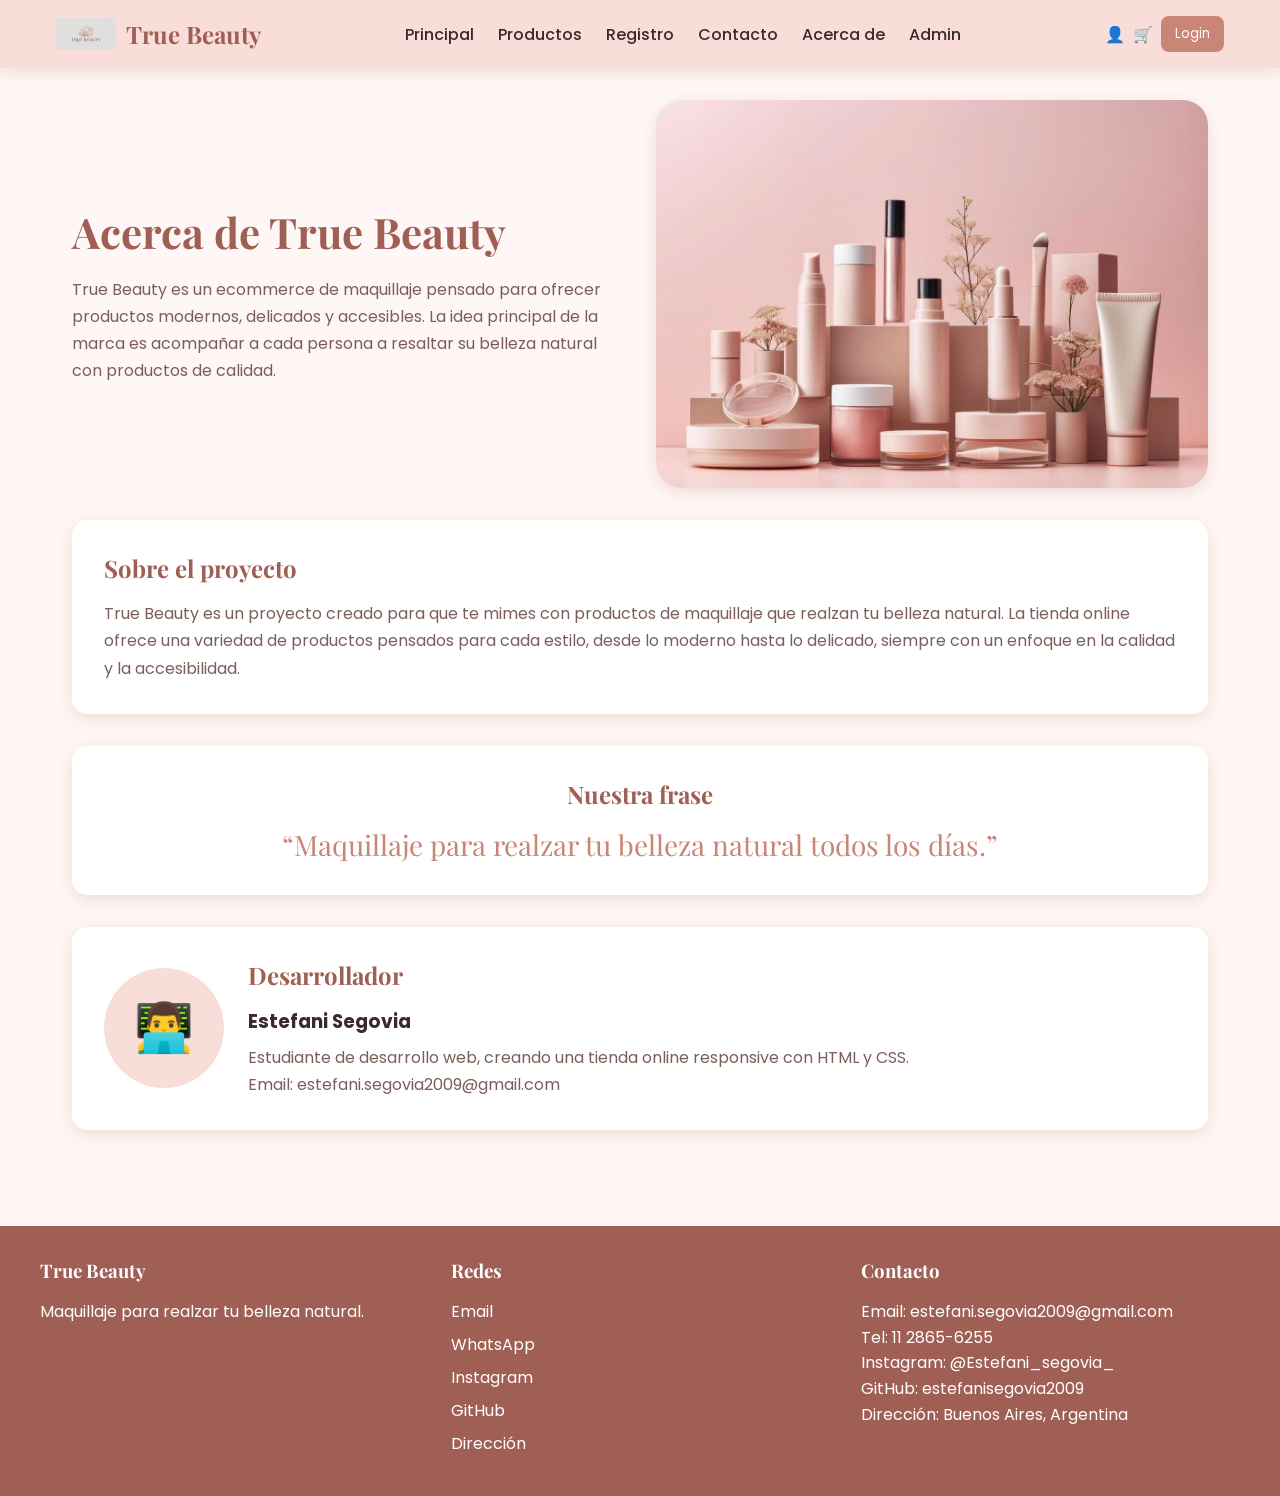
==== pages/about.html @ c20bf040 "True Beauty" ====
<!DOCTYPE html>
<html lang="es">
<head>
  <meta charset="UTF-8">
  <meta name="viewport" content="width=device-width, initial-scale=1.0">
  <title>Acerca de | True Beauty</title>

  <link rel="stylesheet" href="../css/styles.css">
  <link rel="stylesheet" href="../css/about.css">
</head>
<body>

  <header class="site-header">
    <nav class="navbar">
      <a href="../index.html" class="nav-logo">
        <img src="../assets/Imagenes/Logo-TrueBeauty.png" alt="Logo True Beauty">
        <span>True Beauty</span>
      </a>

      <ul class="nav-links">
        <li><a href="../index.html">Principal</a></li>
        <li><a href="products.html">Productos</a></li>
        <li><a href="register.html">Registro</a></li>
        <li><a href="contact.html">Contacto</a></li>
        <li><a href="about.html">Acerca de</a></li>
        <li><a href="admin-products.html">Admin</a></li>
      </ul>

      <div class="nav-actions">
        <span>👤</span>
        <span>🛒</span>
        <button class="btn-login">Login</button>
      </div>
    </nav>
  </header>

  <main class="about-page">

    <section class="about-hero">
      <div class="about-text">
        <h1>Acerca de True Beauty</h1>
        <p>
          True Beauty es un ecommerce de maquillaje pensado para ofrecer productos modernos,
          delicados y accesibles. La idea principal de la marca es acompañar a cada persona
          a resaltar su belleza natural con productos de calidad.
        </p>
      </div>

      <div class="about-image">
        <img src="../assets/Imagenes/Portada.jpg" alt="Productos de maquillaje True Beauty">
      </div>
    </section>

    <section class="project-info">
      <h2>Sobre el proyecto</h2>
      <p>
        True Beauty es un proyecto creado para que te mimes con productos de maquillaje que realzan tu belleza natural.
         La tienda online ofrece una variedad de productos pensados para cada estilo, desde lo moderno hasta lo delicado, 
         siempre con un enfoque en la calidad y la accesibilidad.
      </p>
    </section>

    <section class="brand-phrase">
      <h2>Nuestra frase</h2>
      <p>“Maquillaje para realzar tu belleza natural todos los días.”</p>
    </section>

    <section class="developer-card">
      <div class="dev-avatar">
        <span>👨‍💻</span>
      </div>

      <div class="dev-info">
        <h2>Desarrollador</h2>
        <h3>Estefani Segovia</h3>
        <p>
          Estudiante de desarrollo web, creando una tienda online responsive
          con HTML y CSS.
        </p>
        <p>Email: estefani.segovia2009@gmail.com</p>
      </div>
    </section>

  </main>

  <footer class="site-footer">
    <div class="footer-content">

      <div class="footer-column">
        <h3>True Beauty</h3>
        <p>Maquillaje para realzar tu belleza natural.</p>
      </div>

      <div class="footer-column">
        <h3>Redes</h3>
        <a href="#">Email</a>
        <a href="#">WhatsApp</a>
        <a href="#">Instagram</a>
        <a href="#">GitHub</a>
        <a href="#">Dirección</a>

      </div>

      <div class="footer-column">
        <h3>Contacto</h3>
        <p>Email: estefani.segovia2009@gmail.com</p>
        <p>Tel: 11 2865-6255</p>
        <p>Instagram: @Estefani_segovia_</p>
        <p>GitHub: estefanisegovia2009</p>
        <p>Dirección: Buenos Aires, Argentina</p>
      </div>

    </div>
  </footer>

</body>
</html>
---- css/styles.css ----
@import url('https://fonts.googleapis.com/css2?family=Playfair+Display:wght@500;600;700&family=Poppins:wght@300;400;500;600&display=swap');

:root {
  --color-primary: #c98576;
  --color-primary-dark: #9f5f54;
  --color-primary-light: #e8b7ad;

  --color-bg: #fff7f5;
  --color-bg-secondary: #f8ddd8;
  --color-card: #ffffff;

  --color-text: #3b2a2a;
  --color-text-light: #7b5e59;
  --color-white: #ffffff;

  --color-border: #efd0ca;
  --color-hover: #f3c6bd;
  --color-shadow: rgba(159, 95, 84, 0.18);

  --font-title: "Playfair Display", serif;
  --font-text: "Poppins", sans-serif;

  --radius-sm: 8px;
  --radius-md: 15px;
  --radius-lg: 25px;

  --spacing-sm: 8px;
  --spacing-md: 16px;
  --spacing-lg: 24px;
  --spacing-xl: 32px;

  --shadow-card: 0 4px 15px var(--color-shadow);
  --shadow-hover: 0 8px 25px rgba(159, 95, 84, 0.28);

  --transition: 0.3s ease;
}

* {
  margin: 0;
  padding: 0;
  box-sizing: border-box;
}

html {
  scroll-behavior: smooth;
}

body {
  font-family: var(--font-text);
  background-color: var(--color-bg);
  color: var(--color-text);
}

img {
  max-width: 100%;
  display: block;
}

a {
  text-decoration: none;
  color: inherit;
}

ul {
  list-style: none;
}

button {
  font-family: var(--font-text);
}

/* HEADER */

.site-header {
  position: sticky;
  top: 0;
  z-index: 1000;
  background-color: var(--color-bg-secondary);
  box-shadow: var(--shadow-card);
}

.navbar {
  max-width: 1200px;
  margin: 0 auto;
  padding: var(--spacing-md);
  display: flex;
  justify-content: space-between;
  align-items: center;
  gap: var(--spacing-md);
}

.nav-logo {
  display: flex;
  align-items: center;
  gap: 10px;
  font-family: var(--font-title);
  font-size: 24px;
  color: var(--color-primary-dark);
  font-weight: 700;
}

.nav-logo img {
  width: 60px;
  height: auto;
}

.nav-links {
  display: flex;
  gap: var(--spacing-lg);
}

.nav-links a {
  font-weight: 500;
  color: var(--color-text);
  transition: var(--transition);
}

.nav-links a:hover {
  color: var(--color-primary-dark);
}

.nav-actions {
  display: flex;
  align-items: center;
  gap: var(--spacing-sm);
}

.btn-login {
  background-color: var(--color-primary);
  color: var(--color-white);
  border: none;
  padding: 8px 14px;
  border-radius: var(--radius-sm);
  cursor: pointer;
  transition: var(--transition);
}

.btn-login:hover {
  background-color: var(--color-primary-dark);
}


.btn-primary {
  display: inline-block;
  background-color: var(--color-primary);
  color: var(--color-white);
  padding: 12px 22px;
  border-radius: var(--radius-md);
  font-weight: 600;
  transition: var(--transition);
}

.btn-primary:hover {
  background-color: var(--color-primary-dark);
}




.site-footer {
  background-color: var(--color-primary-dark);
  color: var(--color-white);
  padding: var(--spacing-xl);
  margin-top: var(--spacing-xl);
}

.footer-content {
  max-width: 1200px;
  margin: 0 auto;
  display: flex;
  gap: var(--spacing-xl);
  justify-content: space-between;
}

.footer-column {
  flex: 1;
}

.footer-column h3 {
  font-family: var(--font-title);
  margin-bottom: var(--spacing-md);
}

.footer-column p {
  line-height: 1.6;
}

.footer-column a {
  display: block;
  margin-bottom: 8px;
  color: var(--color-white);
}


@media (max-width: 768px) {
  .navbar {
    flex-direction: column;
  }

  .nav-links {
    flex-wrap: wrap;
    justify-content: center;
    gap: 12px;
  }

  .nav-actions {
    justify-content: center;
  }

  .footer-content {
    flex-direction: column;
    text-align: center;
  }
}
---- css/about.css ----
.about-page {
  max-width: 1200px;
  margin: 0 auto;
  padding: var(--spacing-xl);
}

.about-hero {
  display: flex;
  align-items: center;
  gap: var(--spacing-xl);
  margin-bottom: var(--spacing-xl);
}

.about-text,
.about-image {
  flex: 1;
}

.about-text h1 {
  font-family: var(--font-title);
  font-size: 42px;
  color: var(--color-primary-dark);
  margin-bottom: var(--spacing-md);
}

.about-text p,
.project-info p,
.dev-info p {
  color: var(--color-text-light);
  line-height: 1.7;
}

.about-image img {
  border-radius: var(--radius-lg);
  box-shadow: var(--shadow-card);
}

.project-info,
.brand-phrase,
.developer-card {
  background-color: var(--color-card);
  padding: var(--spacing-xl);
  border-radius: var(--radius-md);
  box-shadow: var(--shadow-card);
  margin-bottom: var(--spacing-xl);
}

.project-info h2,
.brand-phrase h2,
.dev-info h2 {
  font-family: var(--font-title);
  color: var(--color-primary-dark);
  margin-bottom: var(--spacing-md);
}

.brand-phrase {
  text-align: center;
}

.brand-phrase p {
  font-family: var(--font-title);
  font-size: 28px;
  color: var(--color-primary);
}

.developer-card {
  display: flex;
  align-items: center;
  gap: var(--spacing-lg);
}

.dev-avatar {
  width: 120px;
  height: 120px;
  background-color: var(--color-bg-secondary);
  border-radius: 50%;
  display: flex;
  align-items: center;
  justify-content: center;
  font-size: 48px;
}

.dev-info h3 {
  color: var(--color-text);
  margin-bottom: var(--spacing-sm);
}

@media (max-width: 768px) {
  .about-hero,
  .developer-card {
    flex-direction: column;
    text-align: center;
  }

  .about-text h1 {
    font-size: 34px;
  }

  .brand-phrase p {
    font-size: 22px;
  }
}
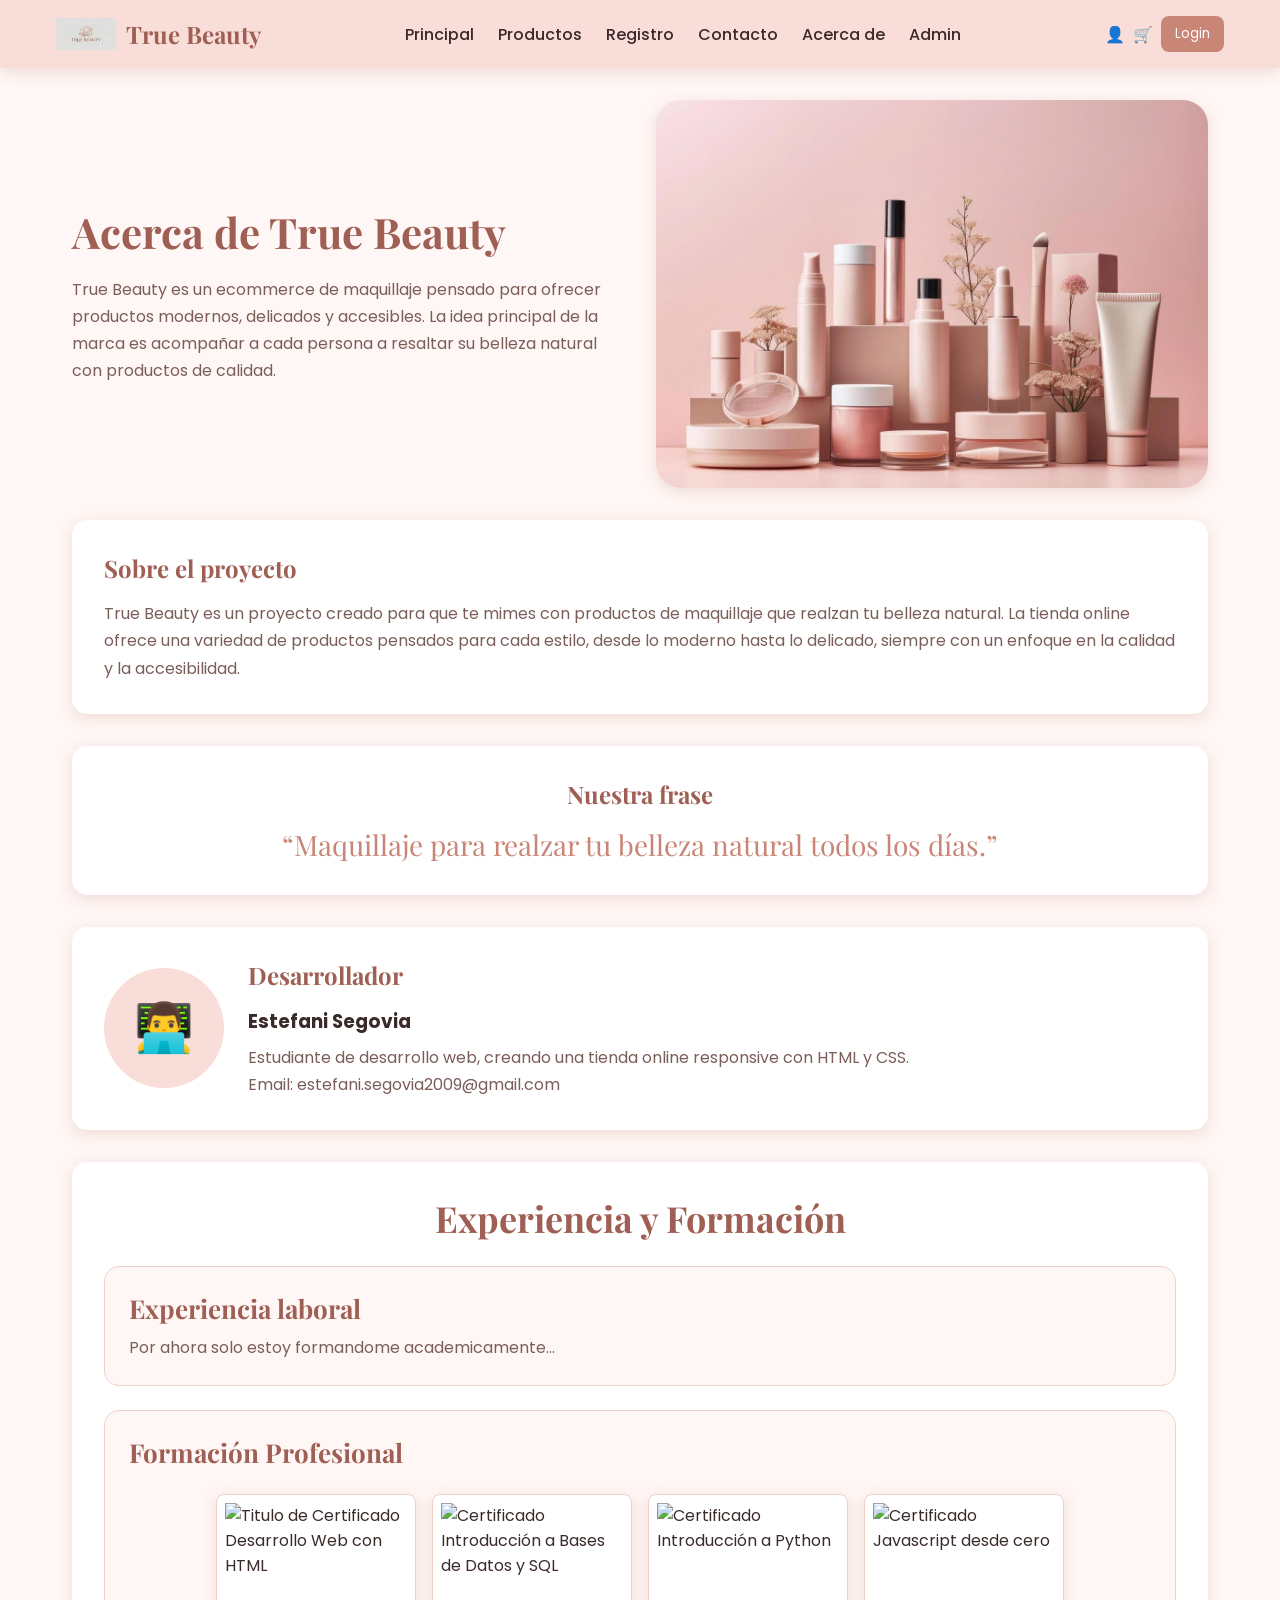
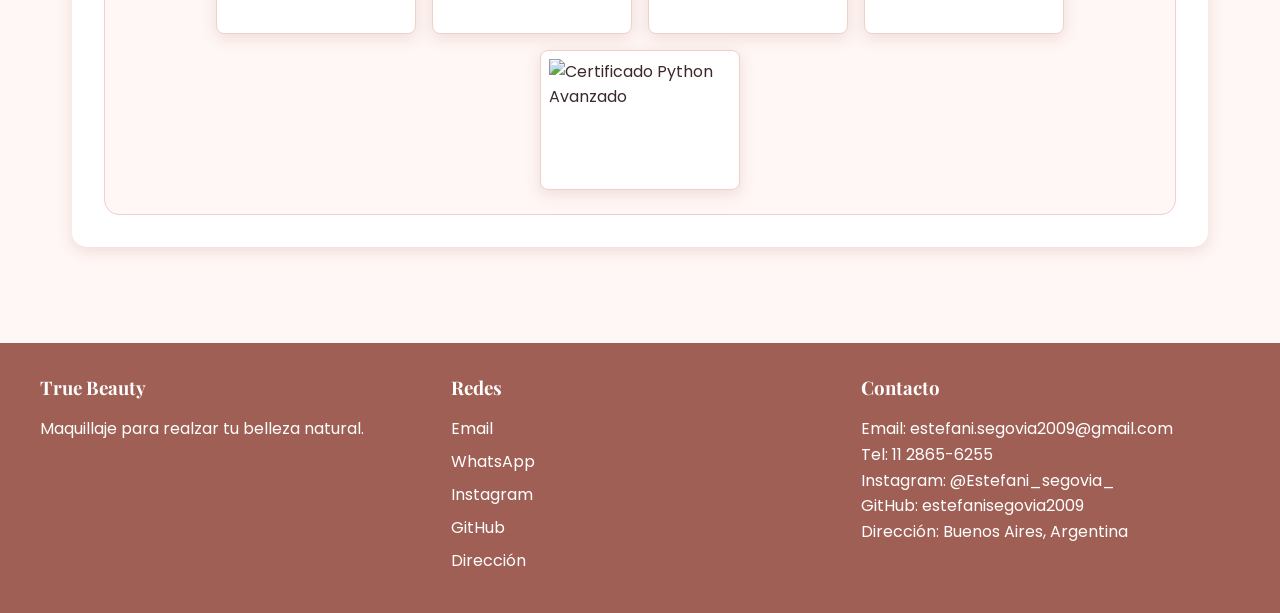
==== commit bcf2eedf: "True Beauty" ====
--- a/pages/about.html
+++ b/pages/about.html
@@ -5,8 +5,8 @@
   <meta name="viewport" content="width=device-width, initial-scale=1.0">
   <title>Acerca de | True Beauty</title>
 
-  <link rel="stylesheet" href="../css/styles.css">
-  <link rel="stylesheet" href="../css/about.css">
+  <link rel="stylesheet" href="/css/styles.css">
+  <link rel="stylesheet" href="/css/about.css">
 </head>
 <body>
 
@@ -80,6 +80,47 @@
         <p>Email: estefani.segovia2009@gmail.com</p>
       </div>
     </section>
+         </section>
+
+      <section id="experiencia" class="seccion">
+        <h2>Experiencia y Formación</h2>
+
+        <article class="card">
+          <h3>Experiencia laboral</h3>
+          <p>Por ahora solo estoy formandome academicamente...</p>
+        </article>
+
+        <article class="card">
+          <h3>Formación Profesional</h3>
+
+          <div class="card-certificados">
+            <img
+              src="/assets/imagenes/Certificado-Desarrollo-Web-con-HTML-EducaciónIT.png"
+              alt="Titulo de Certificado Desarrollo Web con HTML"
+            />
+
+            <img
+              src="/assets/imagenes/Certificado-Introducción-a-Bases-de-Datos-y-SQL-EducaciónIT.png"
+              alt="Certificado Introducción a Bases de Datos y SQL"
+            />
+
+            <img
+              src="/assets/imagenes/Certificado-Introducción-a-Python-EducaciónIT.png"
+              alt="Certificado Introducción a Python"
+            />
+
+            <img
+              src="/assets/imagenes/Certificado-Javascript-desde-cero-EducaciónIT.png"
+              alt="Certificado Javascript desde cero"
+            />
+
+            <img
+              src="/assets/imagenes/Certificado-Python-Avanzado-EducaciónIT (1).png"
+              alt="Certificado Python Avanzado"
+            />
+          </div>
+        </article>
+      </section>
 
   </main>
 
--- a/css/styles.css
+++ b/css/styles.css
@@ -193,18 +193,66 @@
 
 
 @media (max-width: 768px) {
+  .site-header {
+    position: sticky;
+    top: 0;
+    z-index: 1000;
+  }
+
   .navbar {
+    padding: 10px;
+    display: flex;
     flex-direction: column;
+    align-items: center;
+    gap: 10px;
+  }
+
+  .nav-logo {
+    display: flex;
+    justify-content: center;
+    align-items: center;
+    gap: 8px;
+    font-size: 18px;
+    width: 100%;
+  }
+
+  .nav-logo img {
+    width: 38px;
   }
 
   .nav-links {
+    width: 100%;
+    display: flex;
+    flex-direction: row;
     flex-wrap: wrap;
     justify-content: center;
-    gap: 12px;
+    gap: 8px 10px;
+  }
+
+  .nav-links li {
+    display: inline-block;
+  }
+
+  .nav-links a {
+    font-size: 13px;
+    white-space: nowrap;
   }
 
   .nav-actions {
+    width: 100%;
+    display: flex;
     justify-content: center;
+    align-items: center;
+    gap: 10px;
+  }
+
+  .nav-actions span {
+    font-size: 15px;
+  }
+
+  .btn-login {
+    padding: 7px 12px;
+    font-size: 13px;
   }
 
   .footer-content {
--- a/css/about.css
+++ b/css/about.css
@@ -25,7 +25,8 @@
 
 .about-text p,
 .project-info p,
-.dev-info p {
+.dev-info p,
+.card p {
   color: var(--color-text-light);
   line-height: 1.7;
 }
@@ -37,7 +38,8 @@
 
 .project-info,
 .brand-phrase,
-.developer-card {
+.developer-card,
+.seccion {
   background-color: var(--color-card);
   padding: var(--spacing-xl);
   border-radius: var(--radius-md);
@@ -47,7 +49,8 @@
 
 .project-info h2,
 .brand-phrase h2,
-.dev-info h2 {
+.dev-info h2,
+.seccion h2 {
   font-family: var(--font-title);
   color: var(--color-primary-dark);
   margin-bottom: var(--spacing-md);
@@ -78,6 +81,7 @@
   align-items: center;
   justify-content: center;
   font-size: 48px;
+  flex-shrink: 0;
 }
 
 .dev-info h3 {
@@ -85,7 +89,61 @@
   margin-bottom: var(--spacing-sm);
 }
 
+
+.seccion h2 {
+  font-size: 36px;
+  text-align: center;
+  margin-bottom: var(--spacing-lg);
+}
+
+.card {
+  background-color: var(--color-bg);
+  padding: var(--spacing-lg);
+  border-radius: var(--radius-md);
+  border: 1px solid var(--color-border);
+  margin-bottom: var(--spacing-lg);
+}
+
+.card:last-child {
+  margin-bottom: 0;
+}
+
+.card h3 {
+  font-family: var(--font-title);
+  color: var(--color-primary-dark);
+  font-size: 26px;
+  margin-bottom: var(--spacing-sm);
+}
+
+.card-certificados {
+  margin-top: var(--spacing-lg);
+  display: flex;
+  flex-wrap: wrap;
+  gap: var(--spacing-md);
+  justify-content: center;
+}
+
+.card-certificados img {
+  width: 200px;
+  height: 140px;
+  object-fit: contain;
+  background-color: var(--color-white);
+  padding: 8px;
+  border-radius: var(--radius-sm);
+  box-shadow: var(--shadow-card);
+  border: 1px solid var(--color-border);
+  transition: var(--transition);
+}
+
+.card-certificados img:hover {
+  transform: scale(1.04);
+}
+
 @media (max-width: 768px) {
+  .about-page {
+    padding: var(--spacing-md);
+  }
+
   .about-hero,
   .developer-card {
     flex-direction: column;
@@ -99,4 +157,30 @@
   .brand-phrase p {
     font-size: 22px;
   }
+
+  .project-info,
+  .brand-phrase,
+  .developer-card,
+  .seccion {
+    padding: var(--spacing-lg);
+  }
+
+  .seccion h2 {
+    font-size: 30px;
+  }
+
+  .card h3 {
+    font-size: 22px;
+  }
+
+  .card-certificados {
+    flex-direction: column;
+    align-items: center;
+  }
+
+  .card-certificados img {
+    width: 100%;
+    max-width: 320px;
+    height: auto;
+  }
 }
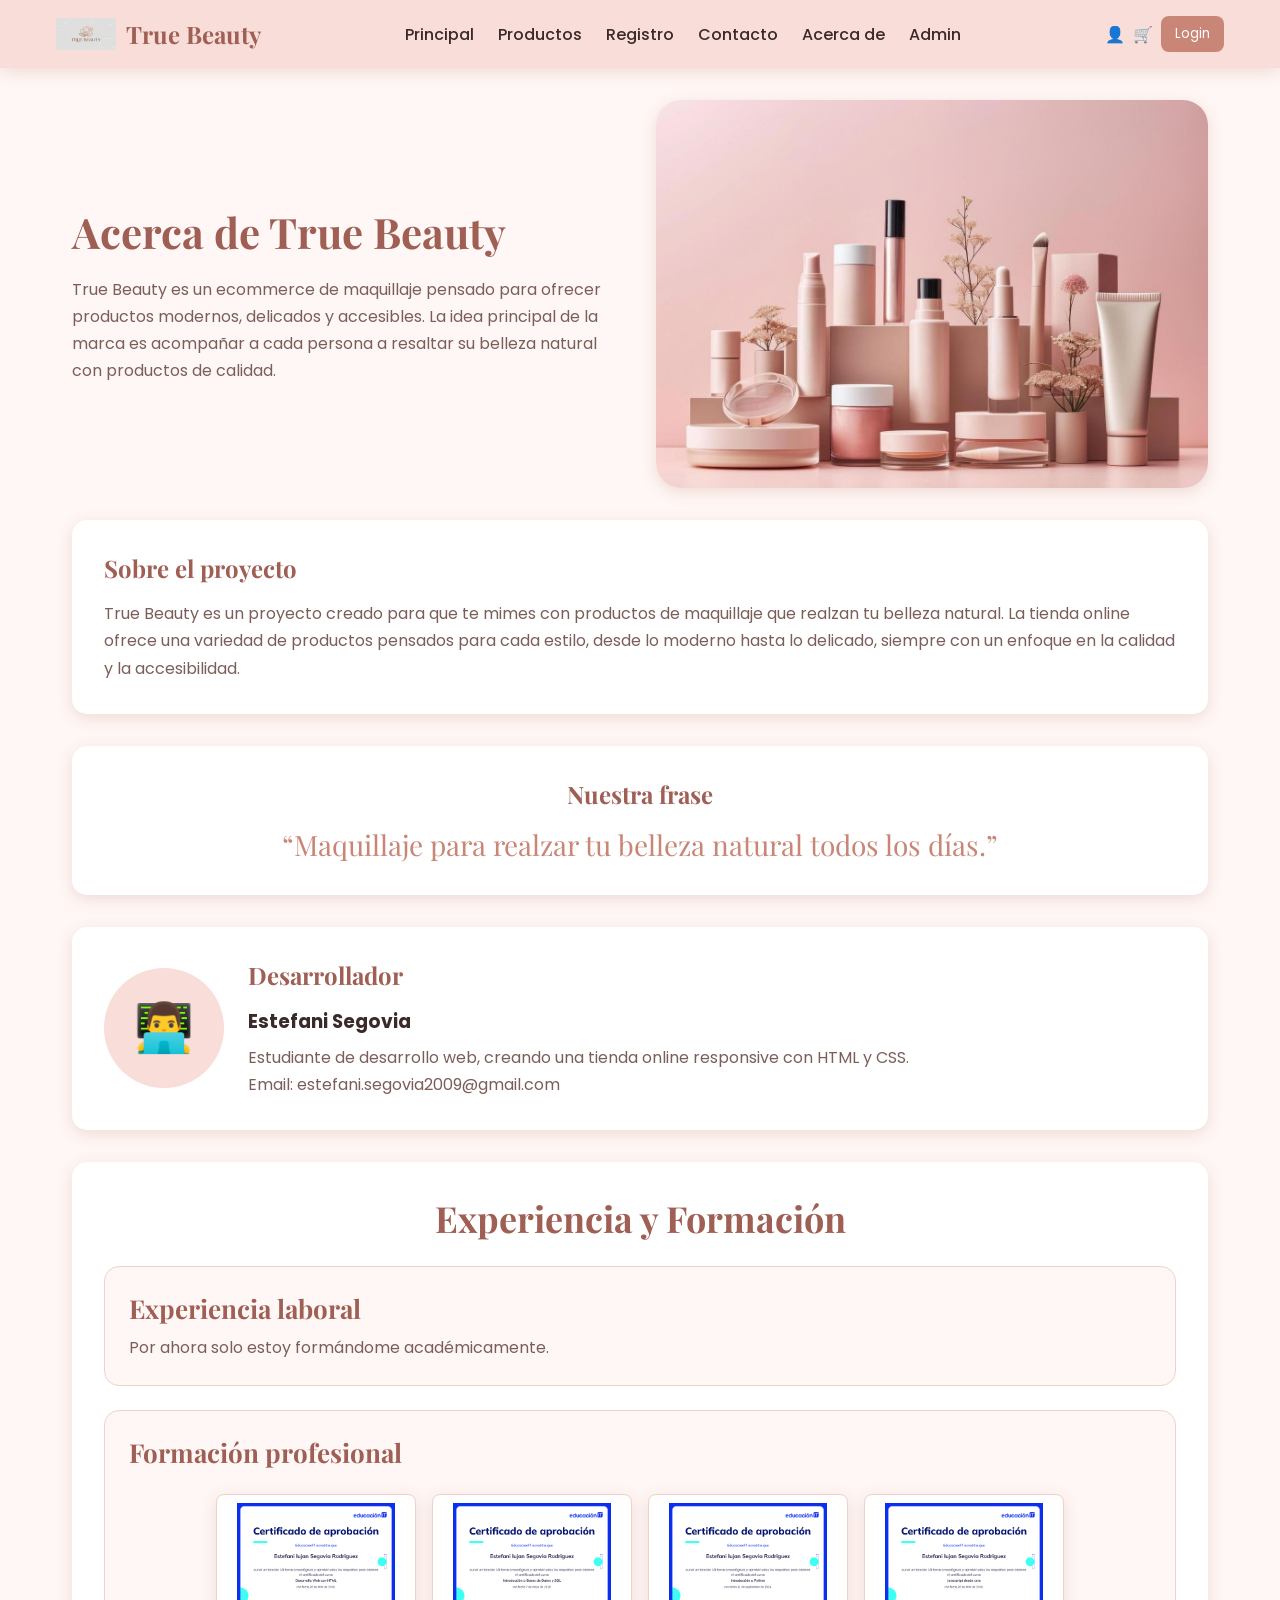
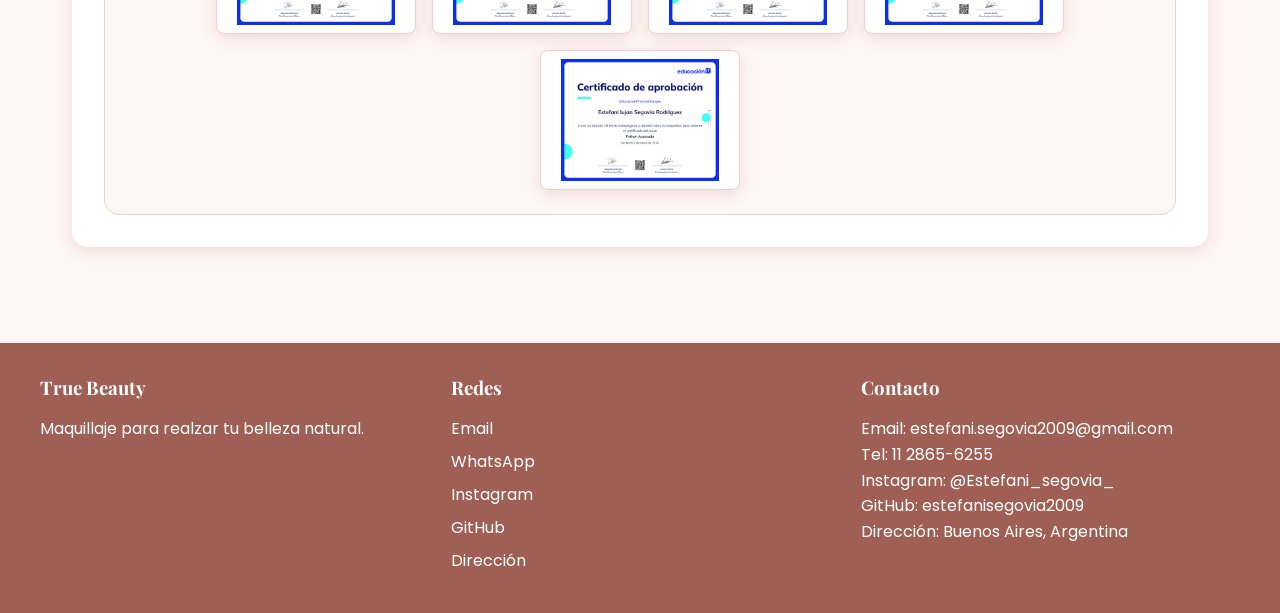
==== commit 74473efe: "True Beauty" ====
--- a/pages/about.html
+++ b/pages/about.html
@@ -5,8 +5,8 @@
   <meta name="viewport" content="width=device-width, initial-scale=1.0">
   <title>Acerca de | True Beauty</title>
 
-  <link rel="stylesheet" href="/css/styles.css">
-  <link rel="stylesheet" href="/css/about.css">
+  <link rel="stylesheet" href="../css/styles.css">
+  <link rel="stylesheet" href="../css/about.css">
 </head>
 <body>
 
@@ -54,9 +54,10 @@
     <section class="project-info">
       <h2>Sobre el proyecto</h2>
       <p>
-        True Beauty es un proyecto creado para que te mimes con productos de maquillaje que realzan tu belleza natural.
-         La tienda online ofrece una variedad de productos pensados para cada estilo, desde lo moderno hasta lo delicado, 
-         siempre con un enfoque en la calidad y la accesibilidad.
+        True Beauty es un proyecto creado para que te mimes con productos de maquillaje
+        que realzan tu belleza natural. La tienda online ofrece una variedad de productos
+        pensados para cada estilo, desde lo moderno hasta lo delicado, siempre con un
+        enfoque en la calidad y la accesibilidad.
       </p>
     </section>
 
@@ -80,47 +81,46 @@
         <p>Email: estefani.segovia2009@gmail.com</p>
       </div>
     </section>
-         </section>
 
-      <section id="experiencia" class="seccion">
-        <h2>Experiencia y Formación</h2>
+    <section id="experiencia" class="seccion">
+      <h2>Experiencia y Formación</h2>
 
-        <article class="card">
-          <h3>Experiencia laboral</h3>
-          <p>Por ahora solo estoy formandome academicamente...</p>
-        </article>
+      <article class="card">
+        <h3>Experiencia laboral</h3>
+        <p>Por ahora solo estoy formándome académicamente.</p>
+      </article>
 
-        <article class="card">
-          <h3>Formación Profesional</h3>
+      <article class="card">
+        <h3>Formación profesional</h3>
 
-          <div class="card-certificados">
-            <img
-              src="/assets/imagenes/Certificado-Desarrollo-Web-con-HTML-EducaciónIT.png"
-              alt="Titulo de Certificado Desarrollo Web con HTML"
-            />
+        <div class="card-certificados">
+          <img
+            src="../assets/Imagenes/Certificado-Desarrollo-Web-con-HTML-EducaciónIT.png"
+            alt="Certificado Desarrollo Web con HTML"
+          >
 
-            <img
-              src="/assets/imagenes/Certificado-Introducción-a-Bases-de-Datos-y-SQL-EducaciónIT.png"
-              alt="Certificado Introducción a Bases de Datos y SQL"
-            />
+          <img
+            src="../assets/Imagenes/Certificado-Introducción-a-Bases-de-Datos-y-SQL-EducaciónIT.png"
+            alt="Certificado Introducción a Bases de Datos y SQL"
+          >
 
-            <img
-              src="/assets/imagenes/Certificado-Introducción-a-Python-EducaciónIT.png"
-              alt="Certificado Introducción a Python"
-            />
+          <img
+            src="../assets/Imagenes/Certificado-Introducción-a-Python-EducaciónIT.png"
+            alt="Certificado Introducción a Python"
+          >
 
-            <img
-              src="/assets/imagenes/Certificado-Javascript-desde-cero-EducaciónIT.png"
-              alt="Certificado Javascript desde cero"
-            />
+          <img
+            src="../assets/Imagenes/Certificado-Javascript-desde-cero-EducaciónIT.png"
+            alt="Certificado Javascript desde cero"
+          >
 
-            <img
-              src="/assets/imagenes/Certificado-Python-Avanzado-EducaciónIT (1).png"
-              alt="Certificado Python Avanzado"
-            />
-          </div>
-        </article>
-      </section>
+          <img
+            src="../assets/Imagenes/Certificado-Python-Avanzado-EducaciónIT (1).png"
+            alt="Certificado Python Avanzado"
+          >
+        </div>
+      </article>
+    </section>
 
   </main>
 
@@ -139,7 +139,6 @@
         <a href="#">Instagram</a>
         <a href="#">GitHub</a>
         <a href="#">Dirección</a>
-
       </div>
 
       <div class="footer-column">
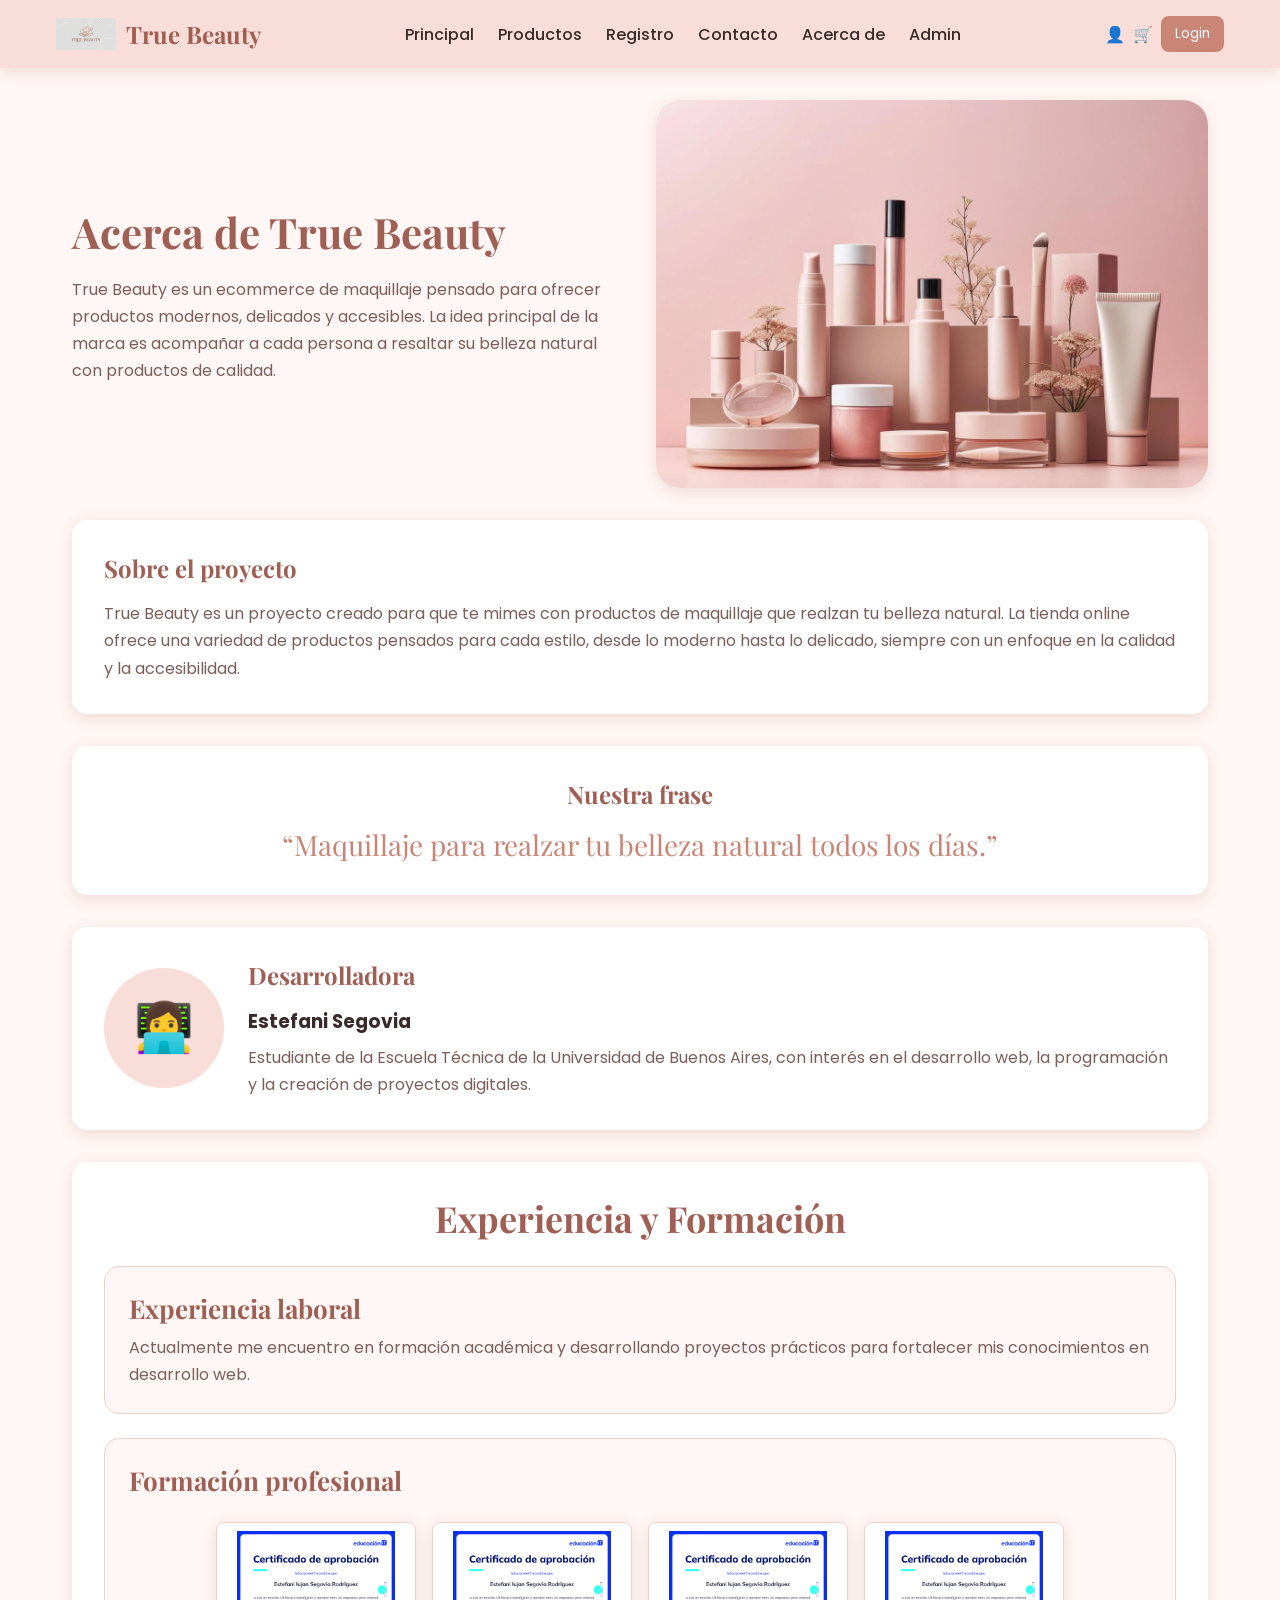
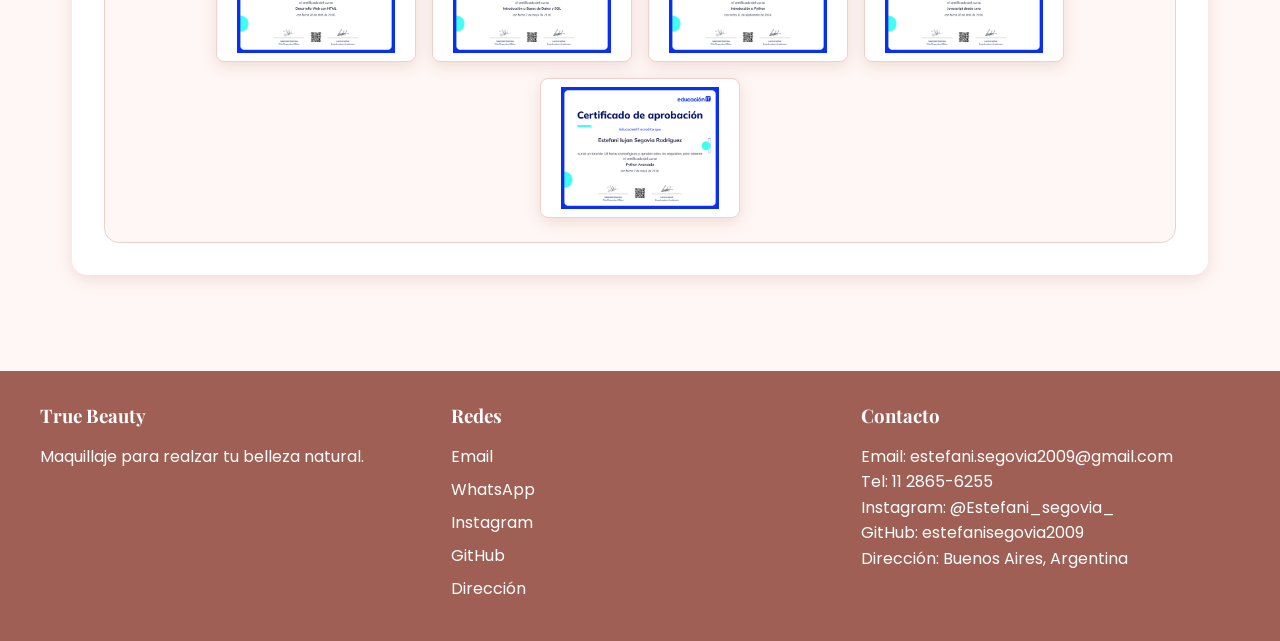
==== commit fa7e8d3c: "True Beauty" ====
--- a/pages/about.html
+++ b/pages/about.html
@@ -68,17 +68,16 @@
 
     <section class="developer-card">
       <div class="dev-avatar">
-        <span>👨‍💻</span>
+       <span>👩‍💻</span>
       </div>
 
       <div class="dev-info">
-        <h2>Desarrollador</h2>
+        <h2>Desarrolladora</h2>
         <h3>Estefani Segovia</h3>
         <p>
-          Estudiante de desarrollo web, creando una tienda online responsive
-          con HTML y CSS.
+          Estudiante de la Escuela Técnica de la Universidad de Buenos Aires, con interés
+          en el desarrollo web, la programación y la creación de proyectos digitales.
         </p>
-        <p>Email: estefani.segovia2009@gmail.com</p>
       </div>
     </section>
 
@@ -87,7 +86,7 @@
 
       <article class="card">
         <h3>Experiencia laboral</h3>
-        <p>Por ahora solo estoy formándome académicamente.</p>
+        <p>Actualmente me encuentro en formación académica y desarrollando proyectos prácticos para fortalecer mis conocimientos en desarrollo web.</p>
       </article>
 
       <article class="card">
